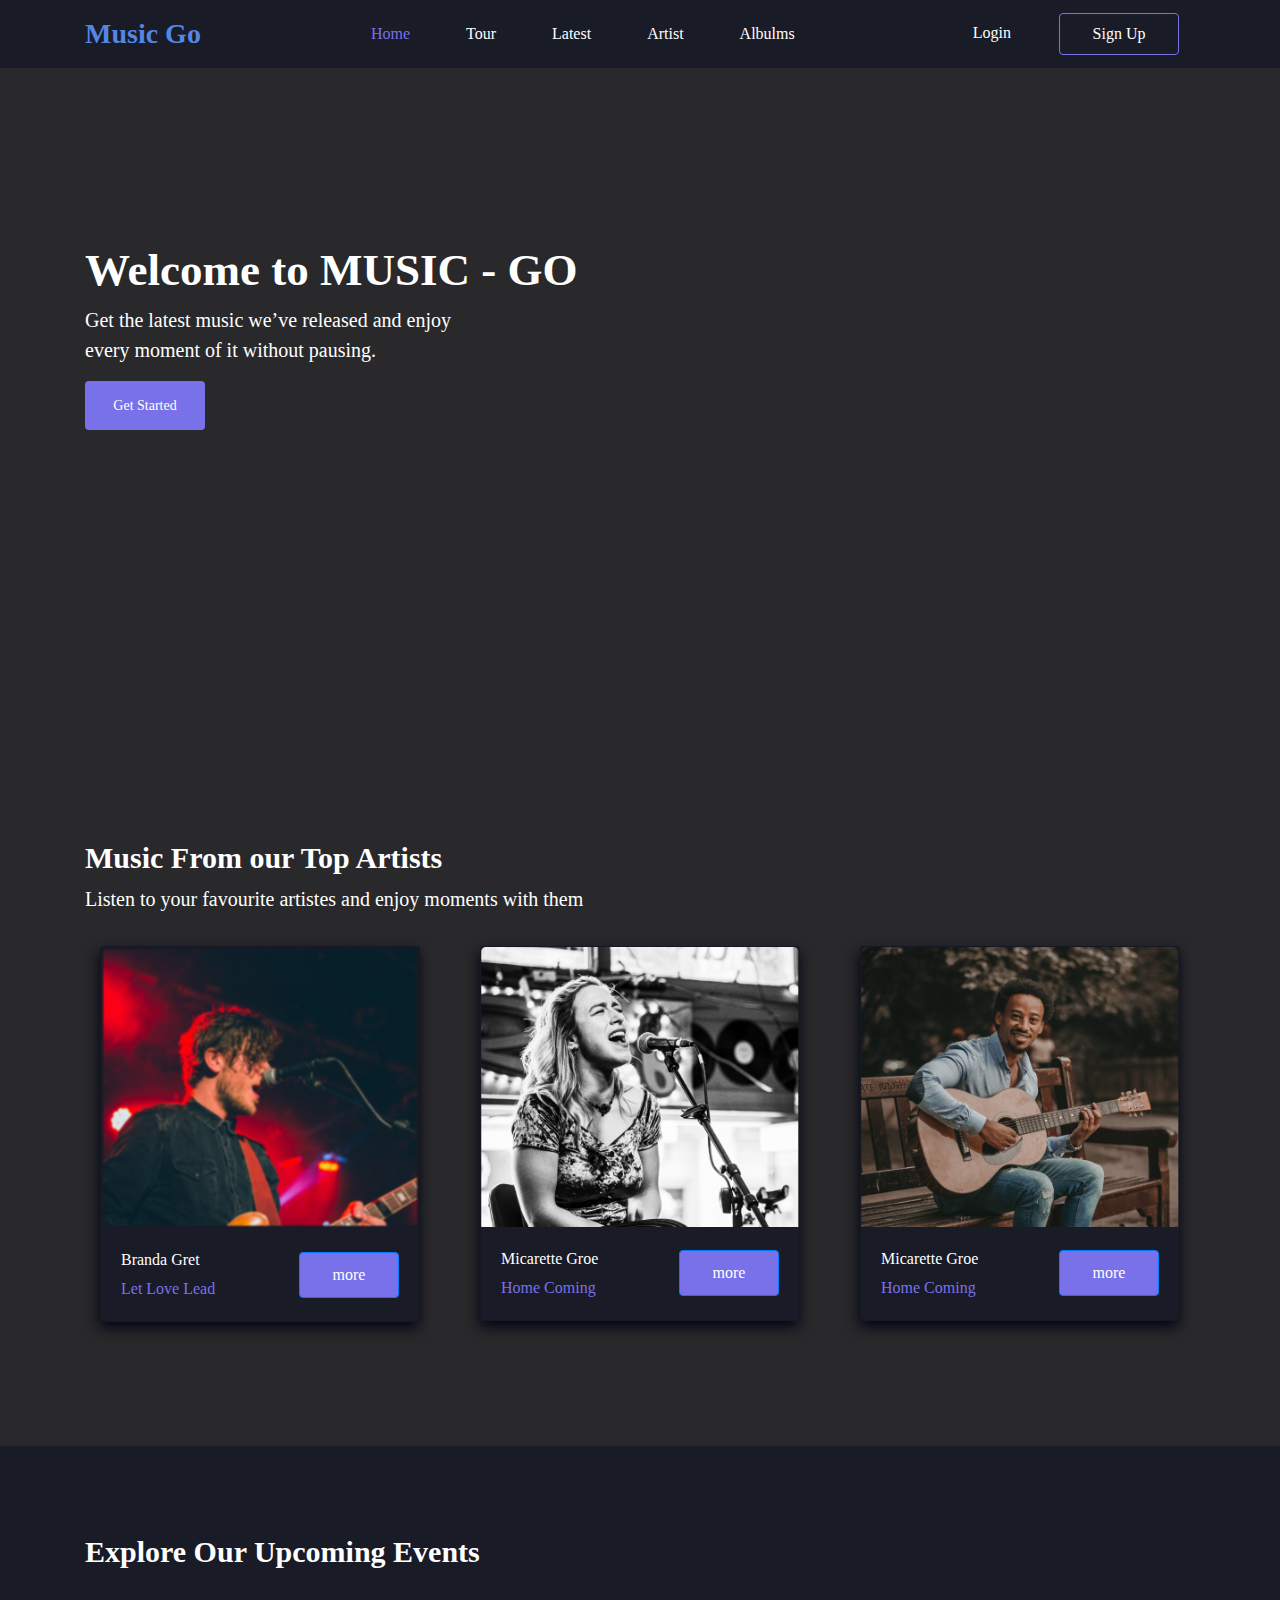
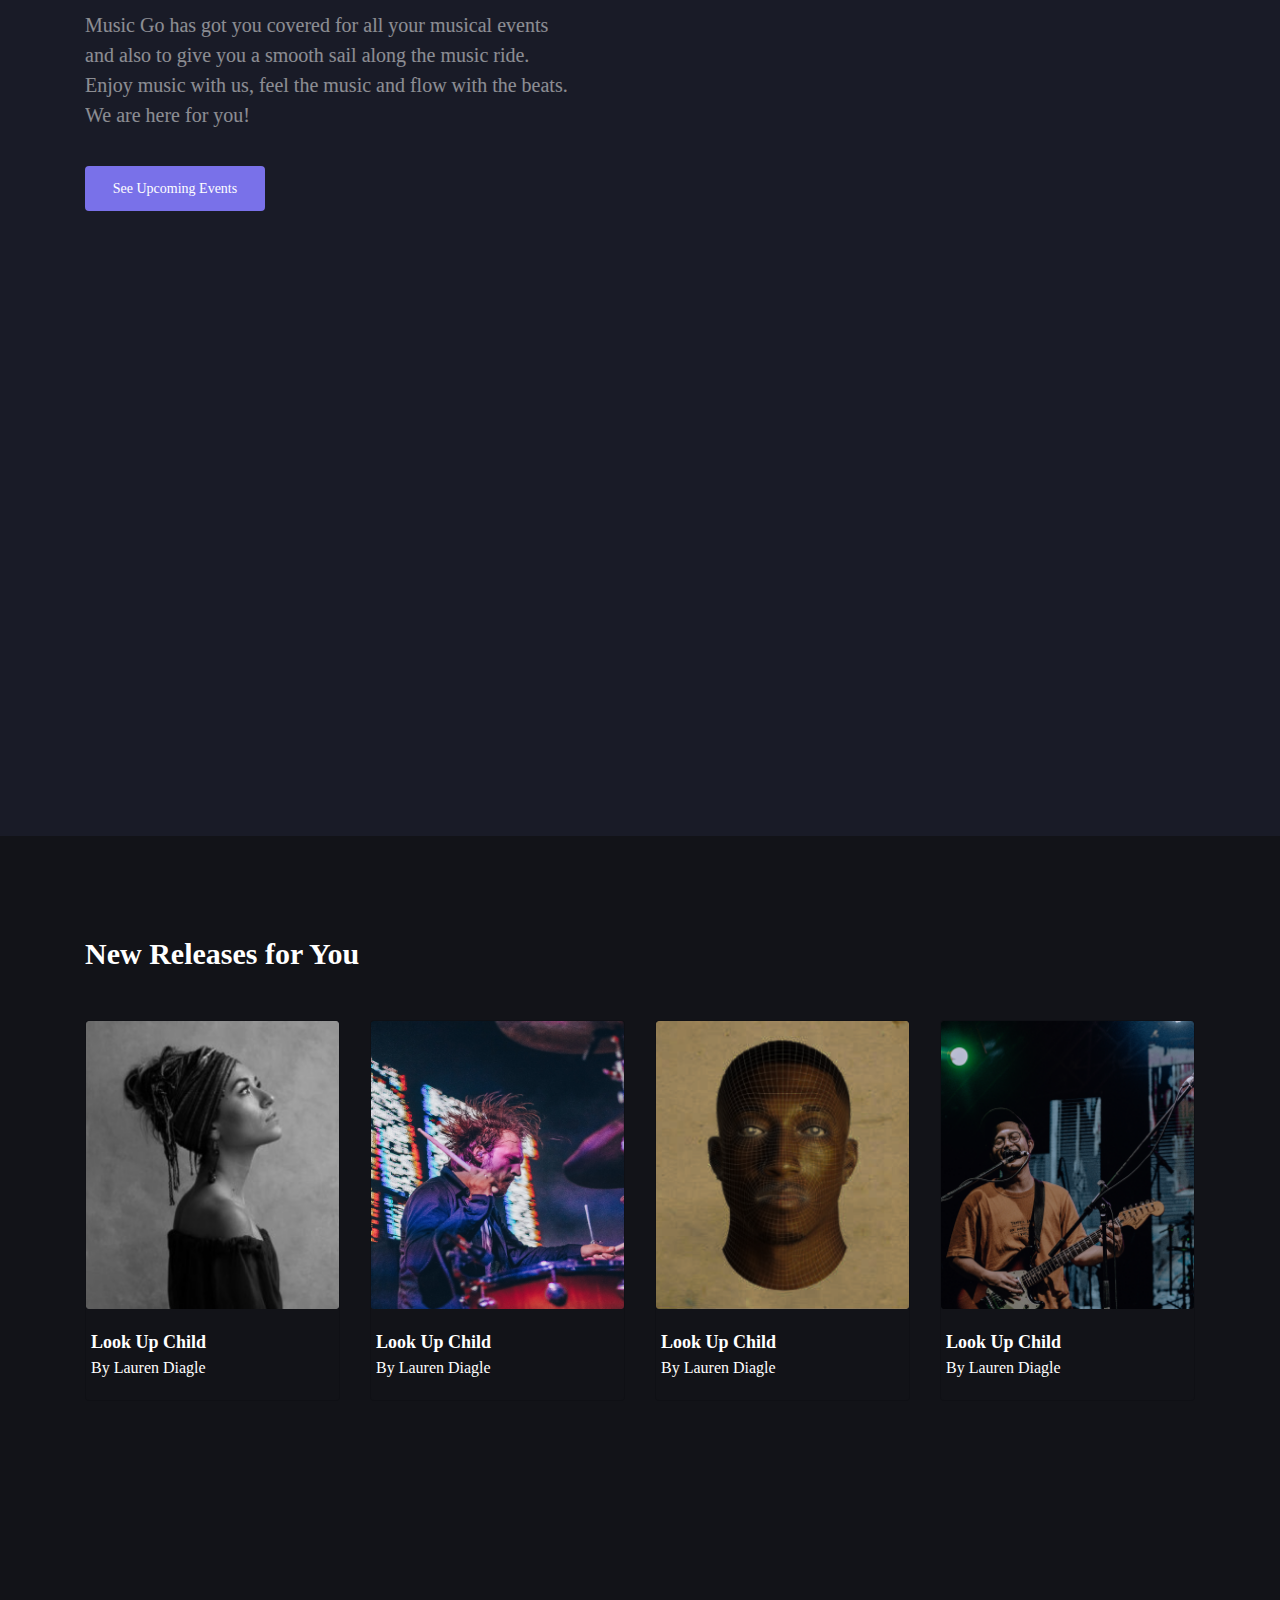
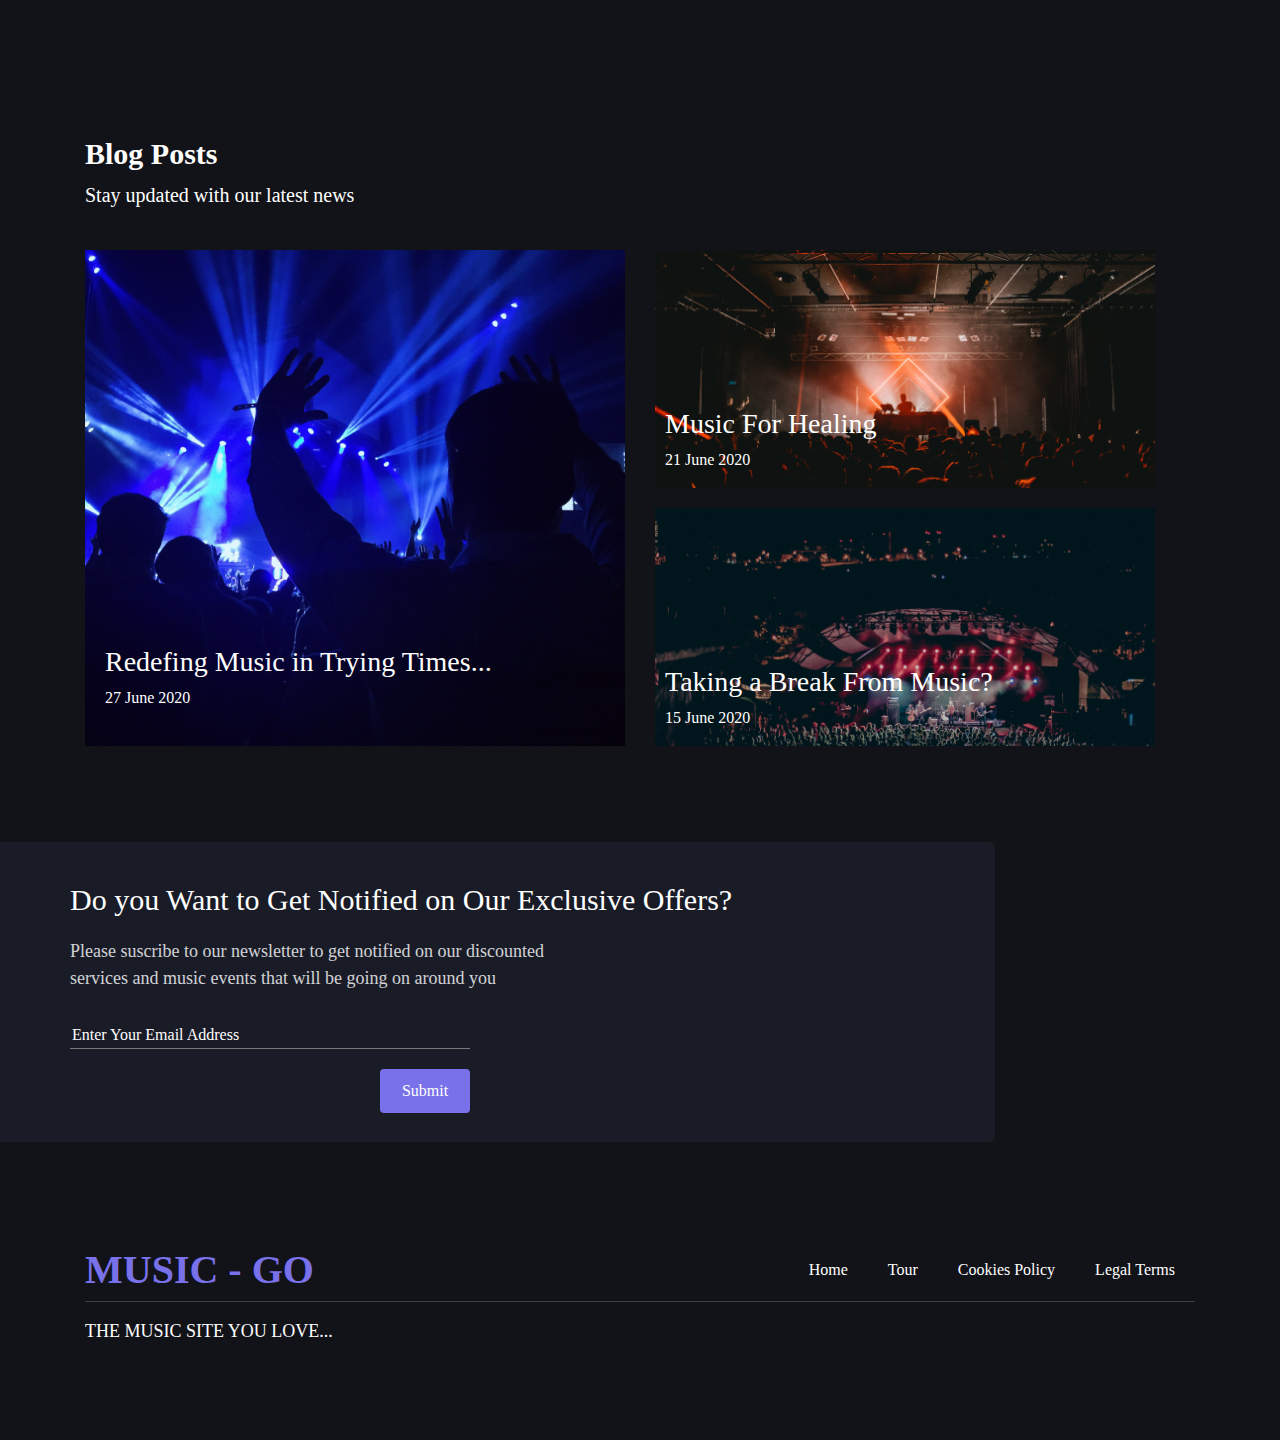
==== index.html @ f1fa82c7 "Merge pull request #10 from AugustBemsen/master" ====
<!DOCTYPE html>
<html lang="en">

<head>
  <meta charset="UTF-8" />
  <meta name="viewport" content="width=device-width, initial-scale=1.0" />
  <link rel="stylesheet" href="https://stackpath.bootstrapcdn.com/bootstrap/4.3.1/css/bootstrap.min.css"
    integrity="sha384-ggOyR0iXCbMQv3Xipma34MD+dH/1fQ784/j6cY/iJTQUOhcWr7x9JvoRxT2MZw1T" crossorigin="anonymous" />
  <!-- font awesome -->
  <link rel="stylesheet" href="https://cdnjs.cloudflare.com/ajax/libs/font-awesome/5.12.0-2/css/all.min.css" />
  <link rel="stylesheet" href="./asserts/css/landingpage.css" />

  <!-- Javascripts -->
  <script src="https://code.jquery.com/jquery-3.5.1.slim.min.js"
    integrity="sha384-DfXdz2htPH0lsSSs5nCTpuj/zy4C+OGpamoFVy38MVBnE+IbbVYUew+OrCXaRkfj" crossorigin="anonymous"
    async></script>
  <script src="https://cdn.jsdelivr.net/npm/popper.js@1.16.0/dist/umd/popper.min.js"
    integrity="sha384-Q6E9RHvbIyZFJoft+2mJbHaEWldlvI9IOYy5n3zV9zzTtmI3UksdQRVvoxMfooAo" crossorigin="anonymous"
    async></script>
  <script src="https://stackpath.bootstrapcdn.com/bootstrap/4.5.0/js/bootstrap.min.js"
    integrity="sha384-OgVRvuATP1z7JjHLkuOU7Xw704+h835Lr+6QL9UvYjZE3Ipu6Tp75j7Bh/kR0JKI" crossorigin="anonymous"
    async></script>

  <!-- animate -->
  <link rel="stylesheet" href="https://cdnjs.cloudflare.com/ajax/libs/animate.css/4.0.0/animate.min.css" />
  <title>Music | Go</title>
</head>

<body>
  <header class="mb-5">
    <nav class="navbar navbar-expand-lg navbar-dark">
      <div class="container">
        <a class="navbar-brand animate__animated animate__bounceInDown" href="#">Music Go</a>
        <button class="navbar-toggler" type="button" data-toggle="collapse" data-target="#navbarSupportedContent"
          aria-controls="navbarSupportedContent" aria-expanded="false" aria-label="Toggle navigation">
          <span class="navbar-toggler-icon"></span>
        </button>

        <div class="collapse navbar-collapse" id="navbarSupportedContent">
          <ul class="navbar-nav ml-auto">
            <li class="nav-item active">
              <a class="nav-link" href="index.html">Home <span class="sr-only">(current)</span></a>
            </li>
            <li class="nav-item">
              <a class="nav-link" href="./pages/tour-page/tour.html">Tour</a>
            </li>

            <li class="nav-item">
              <a class="nav-link" href="./pages/releases-page/releases.html">Latest</a>
            </li>

            <li class="nav-item">
              <a class="nav-link" href="./pages/artist-page/artist.html">Artist</a>
            </li>

            <li class="nav-item">
              <a class="nav-link" href="./pages/albums-page/albums.html">Albulms</a>
            </li>

          </ul>

          <ul class="navbar-nav ml-auto">
            <li class="nav-item">
              <a class="nav-link " href="#">Login</span></a>
            </li>
            <li class="nav-item">
              <a class="nav-link btn btn-outline-secondary" href="#">Sign Up</a>
            </li>
          </ul>
        </div>
      </div>
    </nav>
    <div class="hero">
      <div class="container">
        <div class="row">
          <div class="col-12">
            <div class="hero-content">
              <h1 class="animate__animated animate__fadeInLeft animate__delay-1s">Welcome to MUSIC - GO</h1>
              <p class="animate__animated animate__fadeInLeft">Get the latest music we’ve released and enjoy every
                moment
                of it without pausing.</p>
              <a class="btn btn-outline-secondary" href="./pages/login-page/signup.html">Get Started</a>
            </div>
          </div>
        </div>
      </div>
    </div>
    </div>
  </header>

  <!-- Top Artist Section -->
  <section class="top-artist mb-5">
    <div class="container">
      <div class="row">
        <div class="col-12">
          <h2>Music From our Top Artists</h2>
          <p>Listen to your favourite artistes and enjoy moments with them </p>
        </div>
      </div>
      <div class="row mt-3">
        <div class="mb-4 col-md-4 col-sm-12 col-xs-12 animate__animated animate__fadeInUp">
          <div class="card">
            <img class="img-fluid" src="/assets/img/Media (3).png" class="card-img-top" alt="...">
            <div class="card-body">

              <div class="more">
                <div class="">
                  <span class="artist-name">Branda Gret</span>
                  <span class="song">Let Love Lead</span>
                </div>
                <div class="mr-btn">
                  <a class="btn btn-primary" href="./pages/releases-page/releases.html">more</a>
                </div>
              </div>
            </div>
          </div>
        </div>

        <div class="mb-4 col-md-4 col-sm-12 col-xs-12">
          <div class="card">
            <img class="img-fluid" src="/assets/img/Media (4).png" class="card-img-top" alt="...">
            <div class="card-body">

              <div class="more">
                <div class="">
                  <span class="artist-name">Micarette Groe</span>
                  <span class="song">Home Coming</span>
                </div>
                <div class="mr-btn">
                  <a class="btn btn-primary" href="./pages/releases-page/releases.html">more</a>
                </div>
              </div>
            </div>
          </div>
        </div>

        <div class="mb-4 col-md-4 col-sm-12 col-xs-12">
          <div class="card">
            <img class="img-fluid" src="/assets/img/Media (5).png" class="card-img-top" alt="...">
            <div class="card-body">

              <div class="more">
                <div class="">
                  <span class="artist-name">Micarette Groe</span>
                  <span class="song">Home Coming</span>
                </div>
                <div class="mr-btn">
                  <a class="btn btn-primary" href="/pages/releases-page/releases.html">more</a>
                </div>
              </div>
            </div>
          </div>
        </div>


      </div>
    </div>
  </section>

  <!-- upcoming events -->
  <section class="events">
    <div class="container">
      <div class="row align-items-center pt-5">
        <div class="col-12 col-md-6">
          <div class="events-content">
            <h1>Explore Our Upcoming Events</h1>
            <p>Music Go has got you covered for all your musical events and also to give you a smooth sail along the
              music ride. Enjoy music with us, feel the music and flow with the beats. We are here for you!</p>

            <a class="btn btn-primary" href="#">See Upcoming Events</a>
          </div>
        </div>

        <div class="col-12 col-md-6 ">
          <div class="event-img">
            <img class="img-fluid" src="/asserts/img/event.png" alt="">
          </div>
        </div>
      </div>
    </div>
  </section>

  <!-- new release -->
  <section class="new-release">
    <div class="container">
      <div class="row ">
        <div class="header-wrap">
          <div class="col-12 text-center text-md-left">
            <h1>New Releases for You</h1>
          </div>
        </div>
      </div>

      <div class="row">
        <div class="col-12 col-md-3 mb-3">
          <div class="card">
            <img class="img-fluid" src="/assets/img/Rectangle 30 (1).png" class="card-img-top" alt="...">
            <div class="card-body">
              <div class="">
                <span class="song-name">Look Up Child</span>
                <span class="artist">By Lauren Diagle</span>
              </div>

            </div>
          </div>
        </div>

        <div class="col-12 col-md-3 mb-3">
          <div class="card">
            <img class="img-fluid" src="/assets/img/Rectangle 33 (1).png" class="card-img-top" alt="...">
            <div class="card-body">
              <div class="">
                <span class="song-name">Look Up Child</span>
                <span class="artist">By Lauren Diagle</span>
              </div>

            </div>
          </div>
        </div>

        <div class="col-12 col-md-3 mb-3">
          <div class="card">
            <img class="img-fluid" src="/assets/img/Rectangle 33.png" class="card-img-top" alt="...">
            <div class="card-body">
              <div class="">
                <span class="song-name">Look Up Child</span>
                <span class="artist">By Lauren Diagle</span>
              </div>

            </div>
          </div>
        </div>

        <div class="col-12 col-md-3 mb-3">
          <div class="card">
            <img class="img-fluid" src="/assets/img/Rectangle 34.png" class="card-img-top" alt="...">
            <div class="card-body">
              <div class="">
                <span class="song-name">Look Up Child</span>
                <span class="artist">By Lauren Diagle</span>
              </div>

            </div>
          </div>
        </div>
      </div>

    </div>
  </section>

  <section class="blog pb-5">
    <div class="container">
      <div class="row">
        <div class="col-12">
          <div class="blog-header">
            <h1>Blog Posts</h1>
            <p>Stay updated with our latest news </p>
          </div>
        </div>


      </div>
      <div class="row mt-4">
        <div class="col-12 col-md-6">
          <div class="blog-img-wrap">
            <div>
              <h3>Redefing Music in Trying Times...</h3>
              <p>27 June 2020</p>
            </div>
          </div>
        </div>

        <div class="col-12 col-md-6">
          <div class="blog-dual-img">
            <div class="img-one">
              <div class="img-text">
                <h3>Music For Healing</h3>
                <p>21 June 2020</p>
              </div>
            </div>
            <div class="img-two">
              <div>
                <h3>Taking a Break From Music?</h3>
                <p>15 June 2020</p>
              </div>
            </div>
          </div>
        </div>
      </div>
    </div>
  </section>
  <!-- news letter -->
  <section class="newsletter py-5">
    <div class="container-fluid">
      <div class="row">
        <div class="col-12">
          <div class="side-box">
            <div class="news-content">
              <h2>Do you Want to Get Notified on Our Exclusive Offers?</h2>
              <p>Please suscribe to our newsletter to get notified on our discounted services and music events that will
                be going on
                around you</p>
              <form action="">
                <input type="text" placeholder="Enter Your Email Address">
                <div>
                  <button class="btn btn-primary" type="submit">Submit</button>
                </div>
              </form>
            </div>
          </div>
        </div>
      </div>
    </div>
  </section>

  <footer>
    <div class="container">
      <div class="row">
        <div class="col-12">
          <ul class="navbar-nav">
            <li class="logo">MUSIC - GO</li>
            <li class="nav-link"><a href="index.html">Home</a></li>
            <li class="nav-link"><a href="./pages/tour-page/tour.html">Tour</a></li>
            <li class="nav-link"><a href="#">Cookies Policy</a></li>
            <li class="nav-link"><a href="#">Legal Terms</a></li>
          </ul>
          <hr class="hr">
          <ul class="navbar-nav mt-3 last-nav">
            <li class="mr-auto"> the music site you love...</li>
            <li class="nav-link"><a href="#"><i class="fab fa-instagram"></i></a></li>
            <li class="nav-link"><a href="#"><i class="fab fa-twitter"></i></a></li>
            <li class="nav-link"><a href="#"><i class="fab fa-facebook"></i></a></li>
          </ul>
        </div>
      </div>
    </div>
  </footer>


</body>

</html>
---- asserts/css/landingpage.css ----
/* locally served fonts */
/* source-sans-pro-200 - latin */
@font-face {
  font-family: "Source Sans Pro";
  font-style: normal;
  font-weight: 200;
  src: url("../fonts/source-sans-pro-v13-latin-200.eot"); /* IE9 Compat Modes */
  src: local("Source Sans Pro ExtraLight"), local("SourceSansPro-ExtraLight"),
    url("../fonts/source-sans-pro-v13-latin-200.eot?#iefix")
      format("embedded-opentype"),
    /* IE6-IE8 */ url("../fonts/source-sans-pro-v13-latin-200.woff2")
      format("woff2"),
    /* Super Modern Browsers */
      url("../fonts/source-sans-pro-v13-latin-200.woff") format("woff"),
    /* Modern Browsers */ url("../fonts/source-sans-pro-v13-latin-200.ttf")
      format("truetype"),
    /* Safari, Android, iOS */
      url("../fonts/source-sans-pro-v13-latin-200.svg#SourceSansPro")
      format("svg"); /* Legacy iOS */
}
/* source-sans-pro-300 - latin */
@font-face {
  font-family: "Source Sans Pro";
  font-style: normal;
  font-weight: 300;
  src: url("../fonts/source-sans-pro-v13-latin-300.eot"); /* IE9 Compat Modes */
  src: local("Source Sans Pro Light"), local("SourceSansPro-Light"),
    url("../fonts/source-sans-pro-v13-latin-300.eot?#iefix")
      format("embedded-opentype"),
    /* IE6-IE8 */ url("../fonts/source-sans-pro-v13-latin-300.woff2")
      format("woff2"),
    /* Super Modern Browsers */
      url("../fonts/source-sans-pro-v13-latin-300.woff") format("woff"),
    /* Modern Browsers */ url("../fonts/source-sans-pro-v13-latin-300.ttf")
      format("truetype"),
    /* Safari, Android, iOS */
      url("../fonts/source-sans-pro-v13-latin-300.svg#SourceSansPro")
      format("svg"); /* Legacy iOS */
}
/* source-sans-pro-regular - latin */
@font-face {
  font-family: "Source Sans Pro";
  font-style: normal;
  font-weight: 400;
  src: url("../fonts/source-sans-pro-v13-latin-regular.eot"); /* IE9 Compat Modes */
  src: local("Source Sans Pro Regular"), local("SourceSansPro-Regular"),
    url("../fonts/source-sans-pro-v13-latin-regular.eot?#iefix")
      format("embedded-opentype"),
    /* IE6-IE8 */ url("../fonts/source-sans-pro-v13-latin-regular.woff2")
      format("woff2"),
    /* Super Modern Browsers */
      url("../fonts/source-sans-pro-v13-latin-regular.woff") format("woff"),
    /* Modern Browsers */ url("../fonts/source-sans-pro-v13-latin-regular.ttf")
      format("truetype"),
    /* Safari, Android, iOS */
      url("../fonts/source-sans-pro-v13-latin-regular.svg#SourceSansPro")
      format("svg"); /* Legacy iOS */
}
/* source-sans-pro-600 - latin */
@font-face {
  font-family: "Source Sans Pro";
  font-style: normal;
  font-weight: 600;
  src: url("../fonts/source-sans-pro-v13-latin-600.eot"); /* IE9 Compat Modes */
  src: local("Source Sans Pro SemiBold"), local("SourceSansPro-SemiBold"),
    url("../fonts/source-sans-pro-v13-latin-600.eot?#iefix")
      format("embedded-opentype"),
    /* IE6-IE8 */ url("../fonts/source-sans-pro-v13-latin-600.woff2")
      format("woff2"),
    /* Super Modern Browsers */
      url("../fonts/source-sans-pro-v13-latin-600.woff") format("woff"),
    /* Modern Browsers */ url("../fonts/source-sans-pro-v13-latin-600.ttf")
      format("truetype"),
    /* Safari, Android, iOS */
      url("../fonts/source-sans-pro-v13-latin-600.svg#SourceSansPro")
      format("svg"); /* Legacy iOS */
}
/* source-sans-pro-700 - latin */
@font-face {
  font-family: "Source Sans Pro";
  font-style: normal;
  font-weight: 700;
  src: url("../fonts/source-sans-pro-v13-latin-700.eot"); /* IE9 Compat Modes */
  src: local("Source Sans Pro Bold"), local("SourceSansPro-Bold"),
    url("../fonts/source-sans-pro-v13-latin-700.eot?#iefix")
      format("embedded-opentype"),
    /* IE6-IE8 */ url("../fonts/source-sans-pro-v13-latin-700.woff2")
      format("woff2"),
    /* Super Modern Browsers */
      url("../fonts/source-sans-pro-v13-latin-700.woff") format("woff"),
    /* Modern Browsers */ url("../fonts/source-sans-pro-v13-latin-700.ttf")
      format("truetype"),
    /* Safari, Android, iOS */
      url("../fonts/source-sans-pro-v13-latin-700.svg#SourceSansPro")
      format("svg"); /* Legacy iOS */
}

/* animate */
:root {
  --animate-delay: 0.5s;
}

/* Globals and Colors */
:root {
  --body-color: #29292c;
  --logo-color: #5486e5;
  --btn-color: #7971e9;
  --nav-bg-color: #191b27;
  --explore-bg-color: #191b27;
  --text-color: #fff;
  --release-bg-color:#121318;
  --shodows: -1px 6px 14px 0px rgba(4,4,19,1);

}
section{
  overflow: hidden;
}

body {
  background-color: var(--body-color);
  font-family: "Source Sans Pro";
  color: var(--text-color);
}
header .navbar{
  background-color: var(--nav-bg-color);
}
nav.navbar .navbar-brand{
  font-size: 28px;
  font-weight: 600;
  color: var(--logo-color);
}
.navbar .navbar-nav .nav-item .nav-link{
  color: var(--text-color);
}
.navbar .navbar-nav .nav-item{
  margin: 0 1rem;
  padding-left: .5rem;
}
.navbar .navbar-nav .nav-item.active .nav-link{
  color:var(--btn-color)
}
.navbar .navbar-nav .nav-link.btn.btn-outline-secondary{
  border: 1px solid var(--btn-color);
  width: 120px;
  /* height: 40px; */
}
.navbar .navbar-nav .nav-link.btn.btn-outline-secondary:hover{
  background-color: var(--btn-color);
  color: white;
}

.navbar-toggler-icon{
  color: var(--explore-bg-color) !important;
}

/* Hero image */
header .hero{
  overflow: hidden;
  width: 100%;
  height: 78vh;
  background: url(/asserts/img/hero.png) no-repeat;
  background-size: cover;
  padding-top: 160px;
}
header .hero .hero-content{
  padding-top: 15px;
}
.hero-content h1{
  font-weight: 600;
  font-size: 45px;
}
.hero-content p{
  font-size: 20px;
  width: 400px;
  /* letter-spacing: 5px; */
}
.hero-content .btn.btn-outline-secondary{
  background-color: var(--btn-color);
  color: white;
  border:0;
  padding: 14px;
  font-size: 14px;
  display:inline-block;
  width: 120px;
  transition: all 400ms ease-in;
}
.hero-content .btn.btn-outline-secondary:hover{
  transform: scale(1.1);
}

/* Top artist */
.top-artist{
  margin-top: 70px;
}
.top-artist h2{
  font-weight: 600;
  font-size: 30px;
}
.top-artist p{
  font-size: 20px;
}
.top-artist .card{
  background-color: var(--nav-bg-color);
  transition: all 450ms ease-in;
  max-width: 320px;
  cursor: pointer;
  margin:0 auto;
  -webkit-box-shadow: -1px 6px 14px 0px rgba(4,4,19,1);
-moz-box-shadow: -1px 6px 14px 0px rgba(4,4,19,1);
box-shadow: -1px 6px 14px 0px rgba(4,4,19,1);;
}
.top-artist .card .card-body .more{
  display: flex;
  justify-content: space-between;
  align-items: center;
}
.top-artist .card:hover{
  transform: scale(1.1);
  -webkit-box-shadow: -1px 6px 14px 0px rgba(4,4,19,1);
-moz-box-shadow: -1px 6px 14px 0px rgba(4,4,19,1);
box-shadow: -1px 6px 14px 0px rgba(4,4,19,1);
  z-index: 8787;
}
.top-artist .card .card-body .more span{
  display: block;
}
.top-artist .song{
  color: var(--btn-color);
  margin-top: 5px;
}
.top-artist .card .card-body .btn.btn-primary{
  background-color: var(--btn-color);
  display: inline-block;
  width:100px;
  padding: 10px;
}

/* events */
section.events{
  width: 100%;
  height: 110vh;
  margin-top: 100px;
  /* padding:70px 80px; */
  background-color: var(--explore-bg-color);
}
.events .event-img{
  padding-top: 80px;
  padding-right: 50px;
  transform: scale(1.2);
}
section.events .events-content h1{
  font-size: 30px;
  font-weight: 600;
  margin-bottom: 40px;
  margin-top: 40px;
}
section.events .events-content p{
  width: 90%;
  color: white;
  opacity: 0.5;
  font-size: 20px;
}
section.events .events-content .btn.btn-primary{
  background-color: var(--btn-color);
  padding: 12px;
  font-size: 14px;
  border: 0;
  display: inline-block;
  width: 180px;
  margin-top: 20px;
}

/* New releases */
section.new-release{
  background-color: var(--release-bg-color);
  height: 100vh;
}
.new-release .header-wrap{
  margin-top: 100px;
  margin-bottom: 40px;
}

.new-release .header-wrap h1{
  font-size:30px ;
  font-weight: 600;
}
.new-release .card{
  transition: all 250ms ease-in;
  background-color: var(--release-bg-color);
}
.new-release .card img{
  max-height: 287.41px;
}

.new-release .card:hover{
  transform: skewX(0.5deg);
  cursor: pointer;
  box-shadow: var(--shodows);
}
.new-release .card .card-body{
  padding-left:5px;
}

.new-release .card .card-body span{
  display: block;
}
.new-release .card .card-body .song-name{
  font-weight: 600;
  font-size: 18px;
}
.new-release .card .card-body .artist{
  font-size: 16px;
}


/* blog n posts */
section.blog{
  background-color: var(--release-bg-color);
  /* padding-top: 50px; */
}
.blog-header h1{
  font-size: 30px;
  font-weight: 600;
}
.blog-header p{
  font-size: 20px;
}
.blog .blog-img-wrap{
  height: 100%;
  background-image: url(/assets/img/Rectangle\ 29.png);
  background-size: cover;
  position: relative;
  padding: 10px
}
.blog .blog-img-wrap > div{
  position: absolute;
  bottom: 0;
  margin-left: 10px;
  margin-bottom: 20px;
}
.blog .blog-dual-img{
  padding-right: 40px;
  display: flex;
  width: 100%;
  height: 496px;
  flex-direction: column;
  justify-content: space-between;
  
   
}
/* section.blog .blog-dual-img img{
  height: 292px; 
  width: 100%;
  margin-bottom: 10px;
} */
.img-one, .img-two{
height: 292px;
width: 100%;
padding:10px;
position: relative;
}

.img-one{
  background-image: url(/assets/img/Rectangle\ 30.png);
  background-size: cover;
  margin-bottom: 20px;
}
.img-two{
  background-image: url(/assets/img/Rectangle\ 31.png);
  background-size: cover;
}
.img-one > div, .img-two > div{
  position: absolute;
  bottom: 0;
}


/* news letter */
.newsletter{
  background-color: var(--release-bg-color);
}
.newsletter .side-box{
  background-color: var(--explore-bg-color);
  height: 300px;
  width: 80%;
  padding: 40px 40px 40px 75px;
  border-radius: 6px;
  position: relative;
  left: -20px
}
.side-box h2{
  font-weight: normal;
  font-size: 30px;
}
.side-box p{
  font-size: 18px;
  width: 60%;
  font-weight: 300;
  margin: 20px 0;
  opacity: 0.8;
}
.side-box form{
  margin-top: 30px;
  width:400px;
  padding-bottom: 20px;
}

.side-box form input{
  background: transparent;
  outline: none;
  border: none;
  margin-bottom: 20px;
  border-bottom: 1px solid #777777;
  width: 400px;
  color: #fff;
}
.side-box form input::placeholder{
  color: #fff;
  padding-bottom: 10px;
}
.side-box form div{
  display: flex;
  justify-content: flex-end;
}
.side-box form button.btn{
  background-color: var(--btn-color);
  border: none;
  font-weight: 300;
  padding: 10px;
  display: inline-block;
  width: 90px
}

/* footer */
footer{
  background-color: var(--release-bg-color);
  height: 250px;
  padding-top: 50px;
}
footer ul{
  display: flex !important;
  flex-direction:  row !important;
  justify-content: center;
  align-items: center;
  
}
footer ul li:first-child{
  font-weight: 400;
  font-size: 18px;
  
  text-transform: uppercase;
}
footer ul li.logo{
  margin-right: auto;
  font-weight: bold;
  font-size:40px;
  color:var(--btn-color)
}
footer ul li.nav-link{
  margin: 0 20px;
  padding:0 !important;
}
footer ul li a{
  color: white;
  text-decoration: none;
}
footer ul li a:hover{
  text-decoration: none;
  color: var(--btn-color);
}
footer hr{
  border-bottom: 1px solid #7777;
  margin: 0 !important
}
footer .last-nav li.nav-link {
  margin: 0 10px
}
footer .last-nav li a{
  color:var(--btn-color)
}


/* responsive */
@media only screen and (max-width: 1440px) and (min-width: 1440px){
  header .hero .hero-content{
    padding-top: 60px;
  }
  section.events {
    height:80vh;
  }
  .events .event-img {
    padding-top:20;
  }
  .events .event-img img{
    max-width: 100%;
  }
  section.new-release {
    height: 74vh
  }
  section.blog{
    padding-top: 50px;
  }
}

@media only screen and (max-width: 414px){
  .hero-content p {
    font-size: 15px;
    width: 317px;
  }

  .top-artist h2 {
    font-size: 27px;
  }
  .top-artist p{
    font-size: 18px;
  }
  section.events .events-content p {
    width: 100%;
  }
  /* section.events .events-content h1 {
    margin-top:0;
    margin-bottom: 0;
  } */
  .events .event-img { 
    overflow: hidden;
    padding-right:0;
    padding-top: 28px;
    transform: scale(1);
  }
  section.new-release {
    height: auto;
  }
  .new-release .header-wrap {
    margin-top:40px;
  }
  .new-release .card {
    /* width: 300px; */
    margin: 0 auto;
  }


  /* blog */
  .blog .blog-img-wrap {
    height: 300px;
    padding: 10px;
    margin-bottom: 10px;
  }
  .blog .blog-dual-img {
    padding-right: 0;
    width: 100%;
  }
  .img-one, .img-two {
    height: 300px;
    margin-bottom: 10px;
    padding: 10px;
  }

  /* newsletter */
  .newsletter .side-box {
    width: 100%;
    left: 0;
    height: auto;
    padding: 20px;
  }
  .side-box h2{
    font-size: 24px;
  }
  .side-box p{
    width: 100%;
  }
  .side-box form{
    width: 100%;
  }
  .side-box form input {
    width: 100%;
  }

  /*footer  */
  footer {
    height: 40vh;
    padding-top: 0;
  }
  footer li.logo{
    font-size: 34px;
  }
  footer ul:first-child{
    flex-direction: column !important;
  }
  footer ul:first-child li.logo{
    text-align: center;
    margin:0 auto;
    width: 100%;
  }
  footer hr.hr{
    margin: 5px 0 !important;
  }
  /* footer ul li:first-child {
    font-size: 15px;
  } */

}

/* ipad */
@media only screen and (max-width: 768px) and (min-width:768px){
  section.events {
    height: 53vh;

  }
  section.new-release {
    height: 50vh;
  }

  .newsletter .side-box {
    height: auto;
  }
}
/* ipad pro */
@media only screen and (max-width: 1024px) and (min-width: 1024px){
  header .hero .hero-content{
    margin-top: 300px;
  }
  section.events {
    height: 46vh;

  }
  section.new-release {
    height: 50vh;
  }

  .newsletter .side-box {
    height: auto;
  }
}
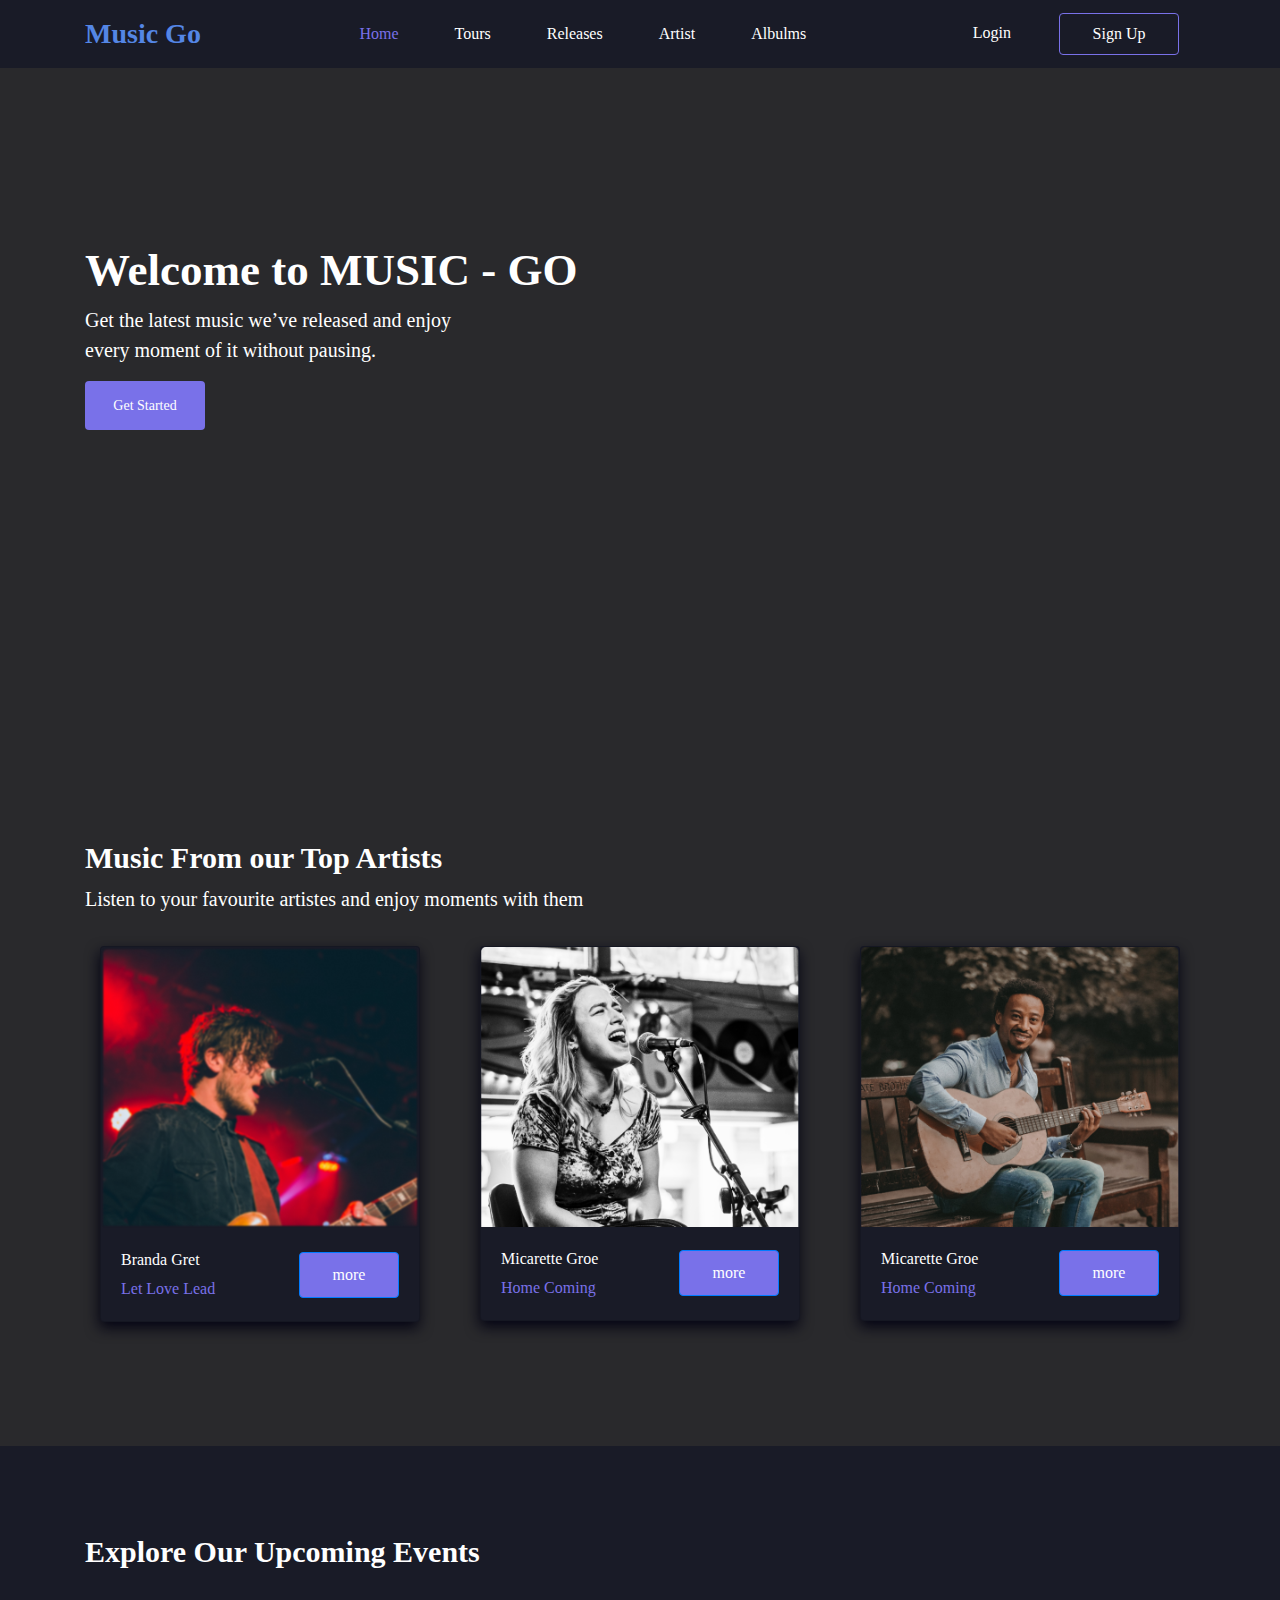
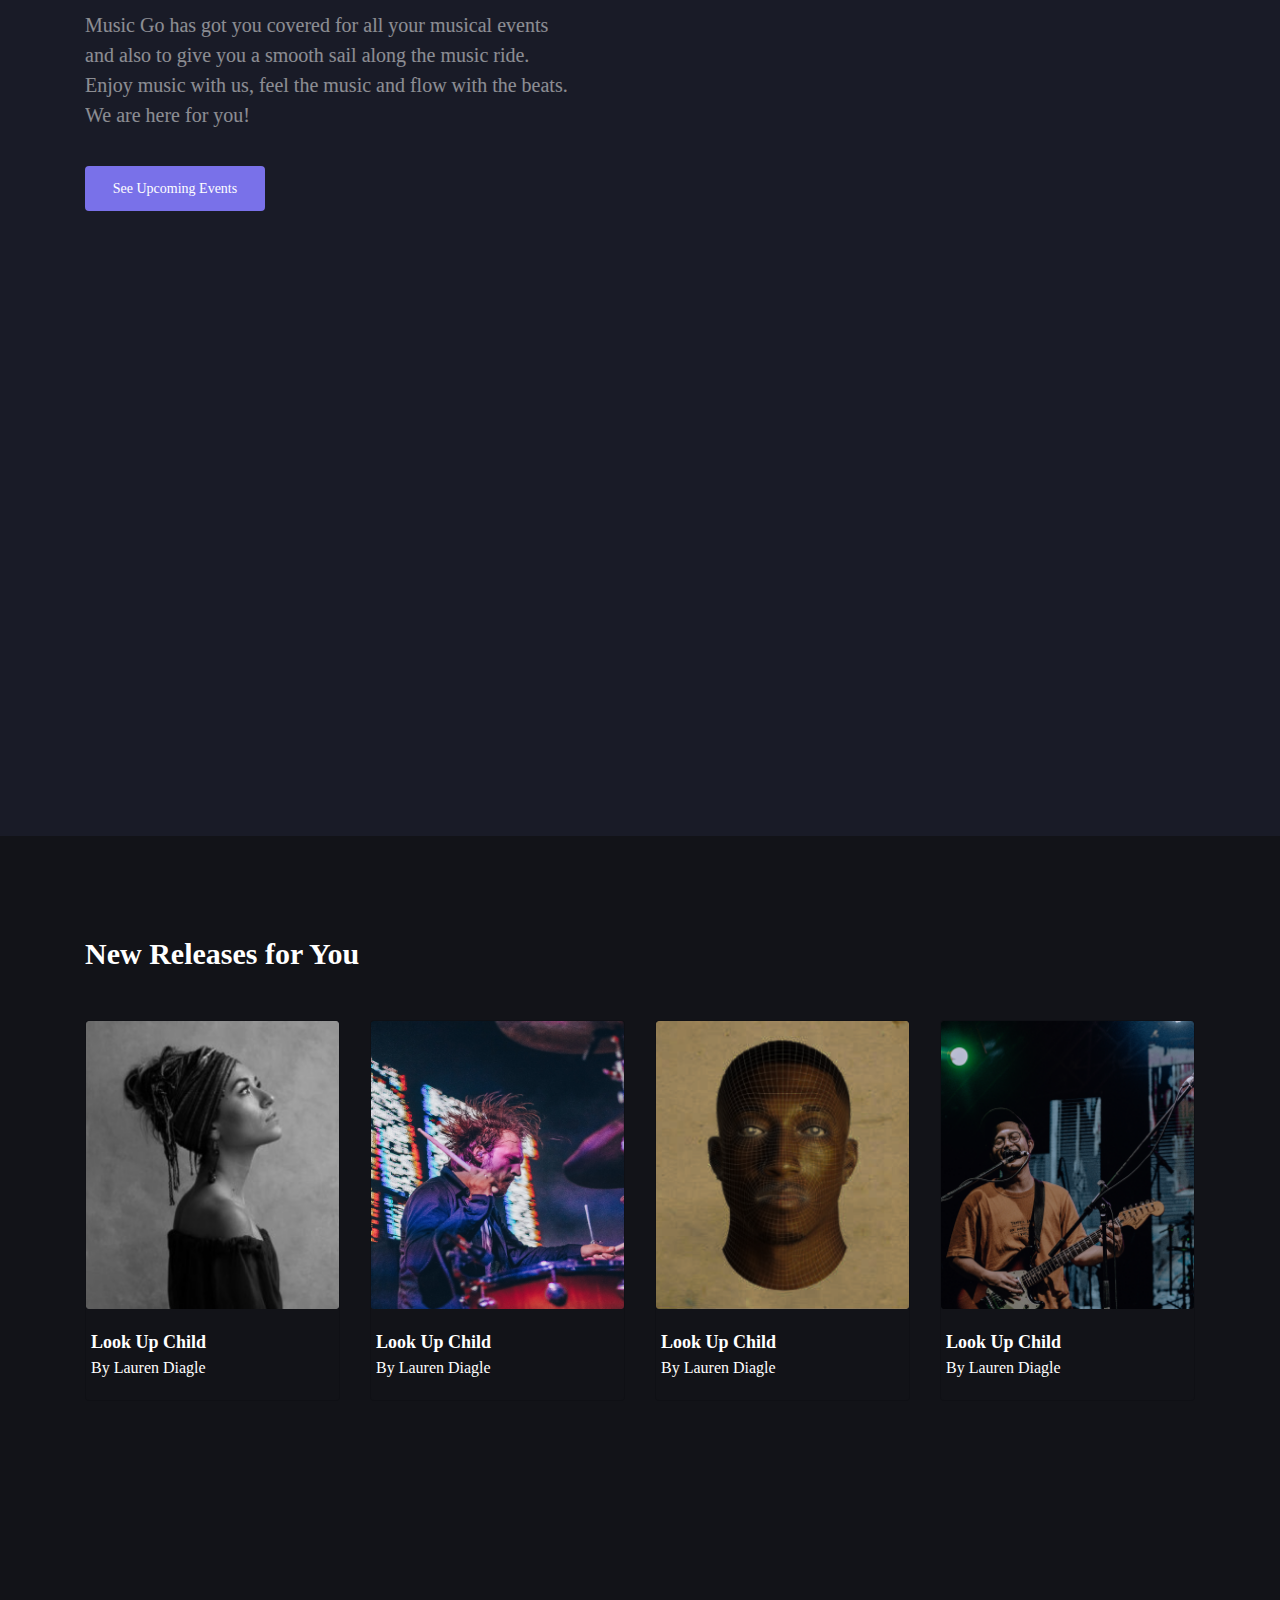
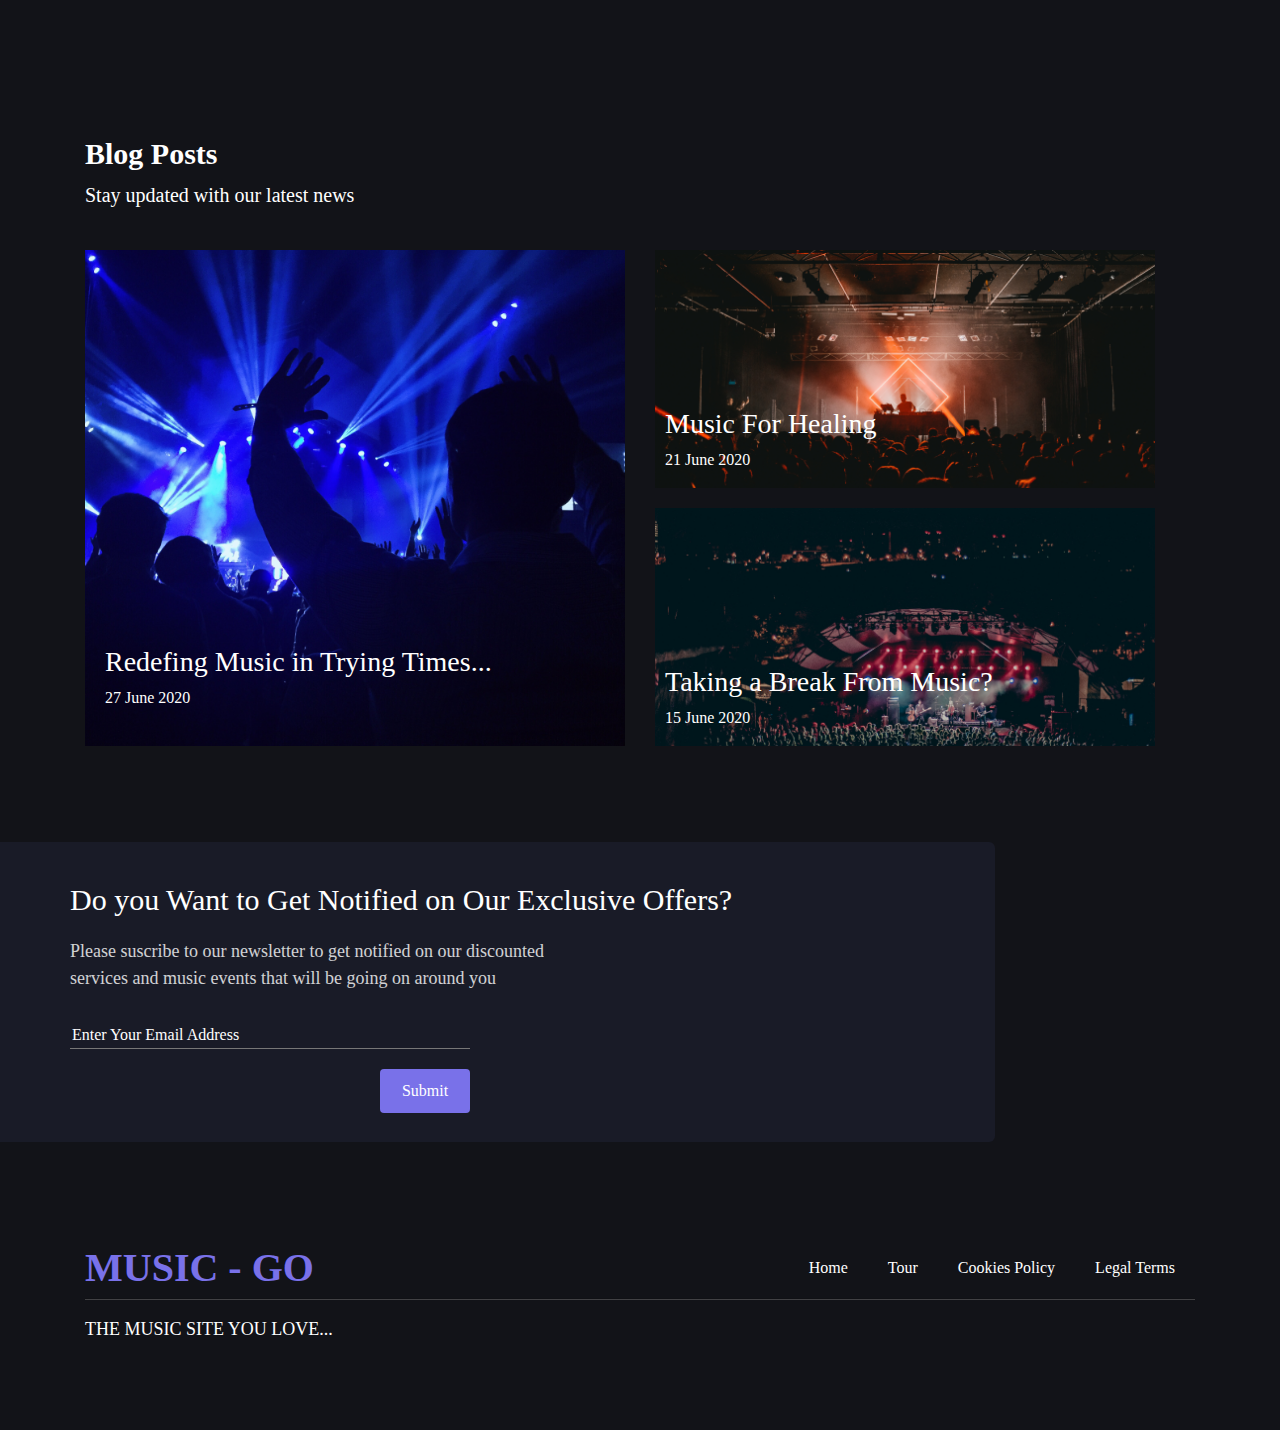
==== commit 6e0e8627: "Merge pull request #12 from AugustBemsen/master" ====
--- a/index.html
+++ b/index.html
@@ -9,17 +9,6 @@
   <!-- font awesome -->
   <link rel="stylesheet" href="https://cdnjs.cloudflare.com/ajax/libs/font-awesome/5.12.0-2/css/all.min.css" />
   <link rel="stylesheet" href="./asserts/css/landingpage.css" />
-
-  <!-- Javascripts -->
-  <script src="https://code.jquery.com/jquery-3.5.1.slim.min.js"
-    integrity="sha384-DfXdz2htPH0lsSSs5nCTpuj/zy4C+OGpamoFVy38MVBnE+IbbVYUew+OrCXaRkfj" crossorigin="anonymous"
-    async></script>
-  <script src="https://cdn.jsdelivr.net/npm/popper.js@1.16.0/dist/umd/popper.min.js"
-    integrity="sha384-Q6E9RHvbIyZFJoft+2mJbHaEWldlvI9IOYy5n3zV9zzTtmI3UksdQRVvoxMfooAo" crossorigin="anonymous"
-    async></script>
-  <script src="https://stackpath.bootstrapcdn.com/bootstrap/4.5.0/js/bootstrap.min.js"
-    integrity="sha384-OgVRvuATP1z7JjHLkuOU7Xw704+h835Lr+6QL9UvYjZE3Ipu6Tp75j7Bh/kR0JKI" crossorigin="anonymous"
-    async></script>
 
   <!-- animate -->
   <link rel="stylesheet" href="https://cdnjs.cloudflare.com/ajax/libs/animate.css/4.0.0/animate.min.css" />
@@ -42,11 +31,11 @@
               <a class="nav-link" href="index.html">Home <span class="sr-only">(current)</span></a>
             </li>
             <li class="nav-item">
-              <a class="nav-link" href="./pages/tour-page/tour.html">Tour</a>
-            </li>
-
-            <li class="nav-item">
-              <a class="nav-link" href="./pages/releases-page/releases.html">Latest</a>
+              <a class="nav-link" href="./pages/tour-page/tour.html">Tours</a>
+            </li>
+
+            <li class="nav-item">
+              <a class="nav-link" href="./pages/releases-page/releases.html">Releases</a>
             </li>
 
             <li class="nav-item">
@@ -61,10 +50,10 @@
 
           <ul class="navbar-nav ml-auto">
             <li class="nav-item">
-              <a class="nav-link " href="#">Login</span></a>
-            </li>
-            <li class="nav-item">
-              <a class="nav-link btn btn-outline-secondary" href="#">Sign Up</a>
+              <a class="nav-link " href="/pages/Login/login.html">Login</span></a>
+            </li>
+            <li class="nav-item">
+              <a class="nav-link btn btn-outline-secondary" href="/pages/Sign_up/sign_up.html">Sign Up</a>
             </li>
           </ul>
         </div>
@@ -335,7 +324,17 @@
       </div>
     </div>
   </footer>
-
+  
+  <!-- Javascripts -->
+  <script src="https://code.jquery.com/jquery-3.5.1.slim.min.js"
+    integrity="sha384-DfXdz2htPH0lsSSs5nCTpuj/zy4C+OGpamoFVy38MVBnE+IbbVYUew+OrCXaRkfj" crossorigin="anonymous"
+    async></script>
+  <script src="https://cdn.jsdelivr.net/npm/popper.js@1.16.0/dist/umd/popper.min.js"
+    integrity="sha384-Q6E9RHvbIyZFJoft+2mJbHaEWldlvI9IOYy5n3zV9zzTtmI3UksdQRVvoxMfooAo" crossorigin="anonymous"
+    async></script>
+  <script src="https://stackpath.bootstrapcdn.com/bootstrap/4.5.0/js/bootstrap.min.js"
+    integrity="sha384-OgVRvuATP1z7JjHLkuOU7Xw704+h835Lr+6QL9UvYjZE3Ipu6Tp75j7Bh/kR0JKI" crossorigin="anonymous"
+    async></script>
 
 </body>
 
--- a/asserts/css/landingpage.css
+++ b/asserts/css/landingpage.css
@@ -434,8 +434,8 @@
 /* footer */
 footer{
   background-color: var(--release-bg-color);
-  height: 250px;
-  padding-top: 50px;
+  height: 15rem;
+  padding-top: 3rem;
 }
 footer ul{
   display: flex !important;
